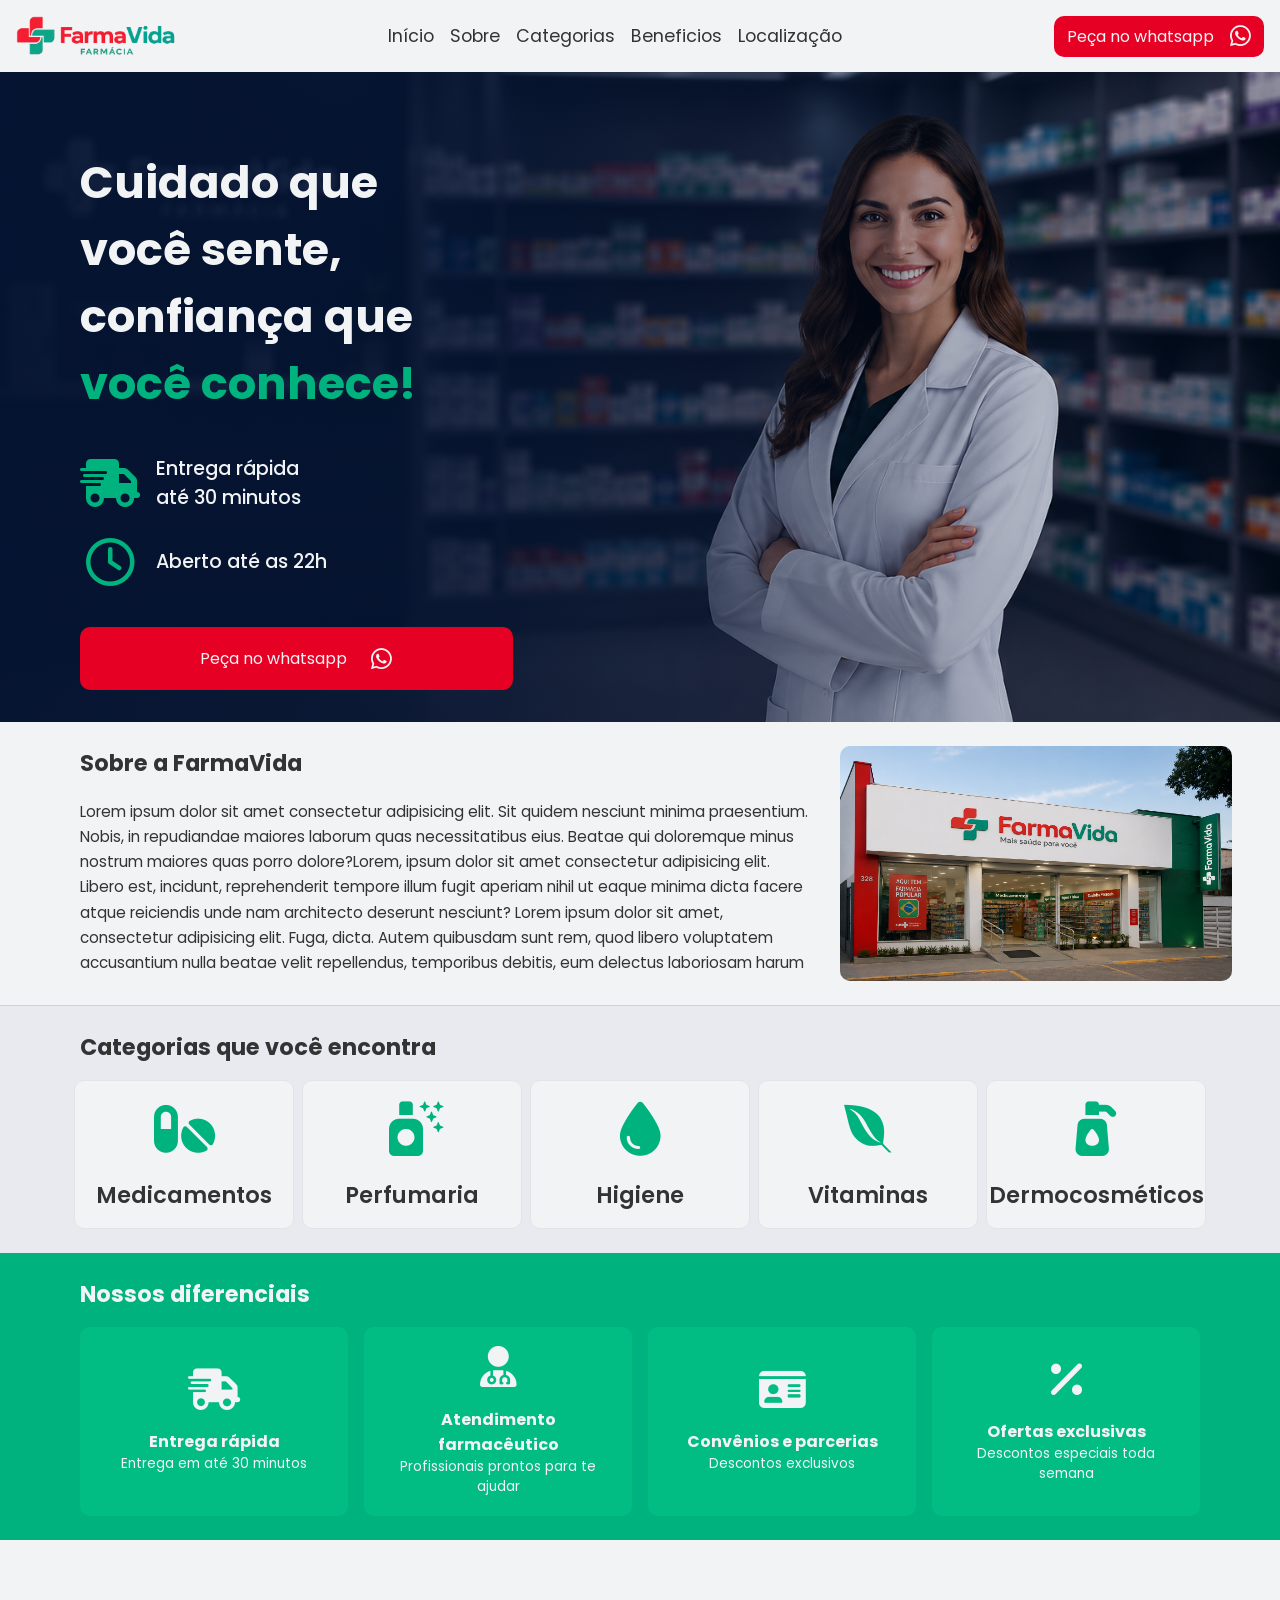
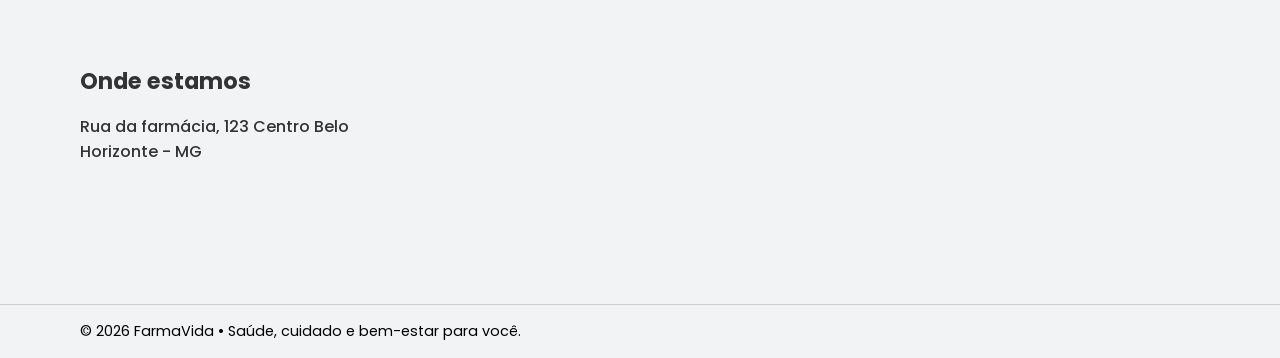
==== index.html @ 0678aeb7 "first commit" ====
<!DOCTYPE html>
<html lang="pt-br">
<head>
  <meta charset="UTF-8">
  <meta name="viewport" content="width=device-width, initial-scale=1.0">
  <title>Farmácia</title>

  <link
    rel="stylesheet"
    href="https://cdnjs.cloudflare.com/ajax/libs/font-awesome/6.5.2/css/all.min.css"
  />
  <link rel="stylesheet" href="./assets/css/main.css">
</head>
<body>
  <div id="header"></div>

  <main>
    <div id="hero"></div>
    <div id="about"></div>
    <div id="category"></div>
    <div id="differences"></div>
    <div id="location"></div>
  </main>

  <div id="footer"></div>
</body>
<script type="module" src="./assets/js/main.js"></script>
<script type="module" src="./assets/js/components.js"></script>
</html>
---- assets/css/main.css ----
/* PRINCIPAL */
@import url('./variables.css');
@import url('./style.css');

/* SECTIONS */
@import url('./header.css');
@import url('./sections/hero.css');
@import url('./sections/about.css');
@import url('./sections/category.css');
@import url('./sections/differences.css');
@import url('./sections/location.css');
@import url('./footer.css');
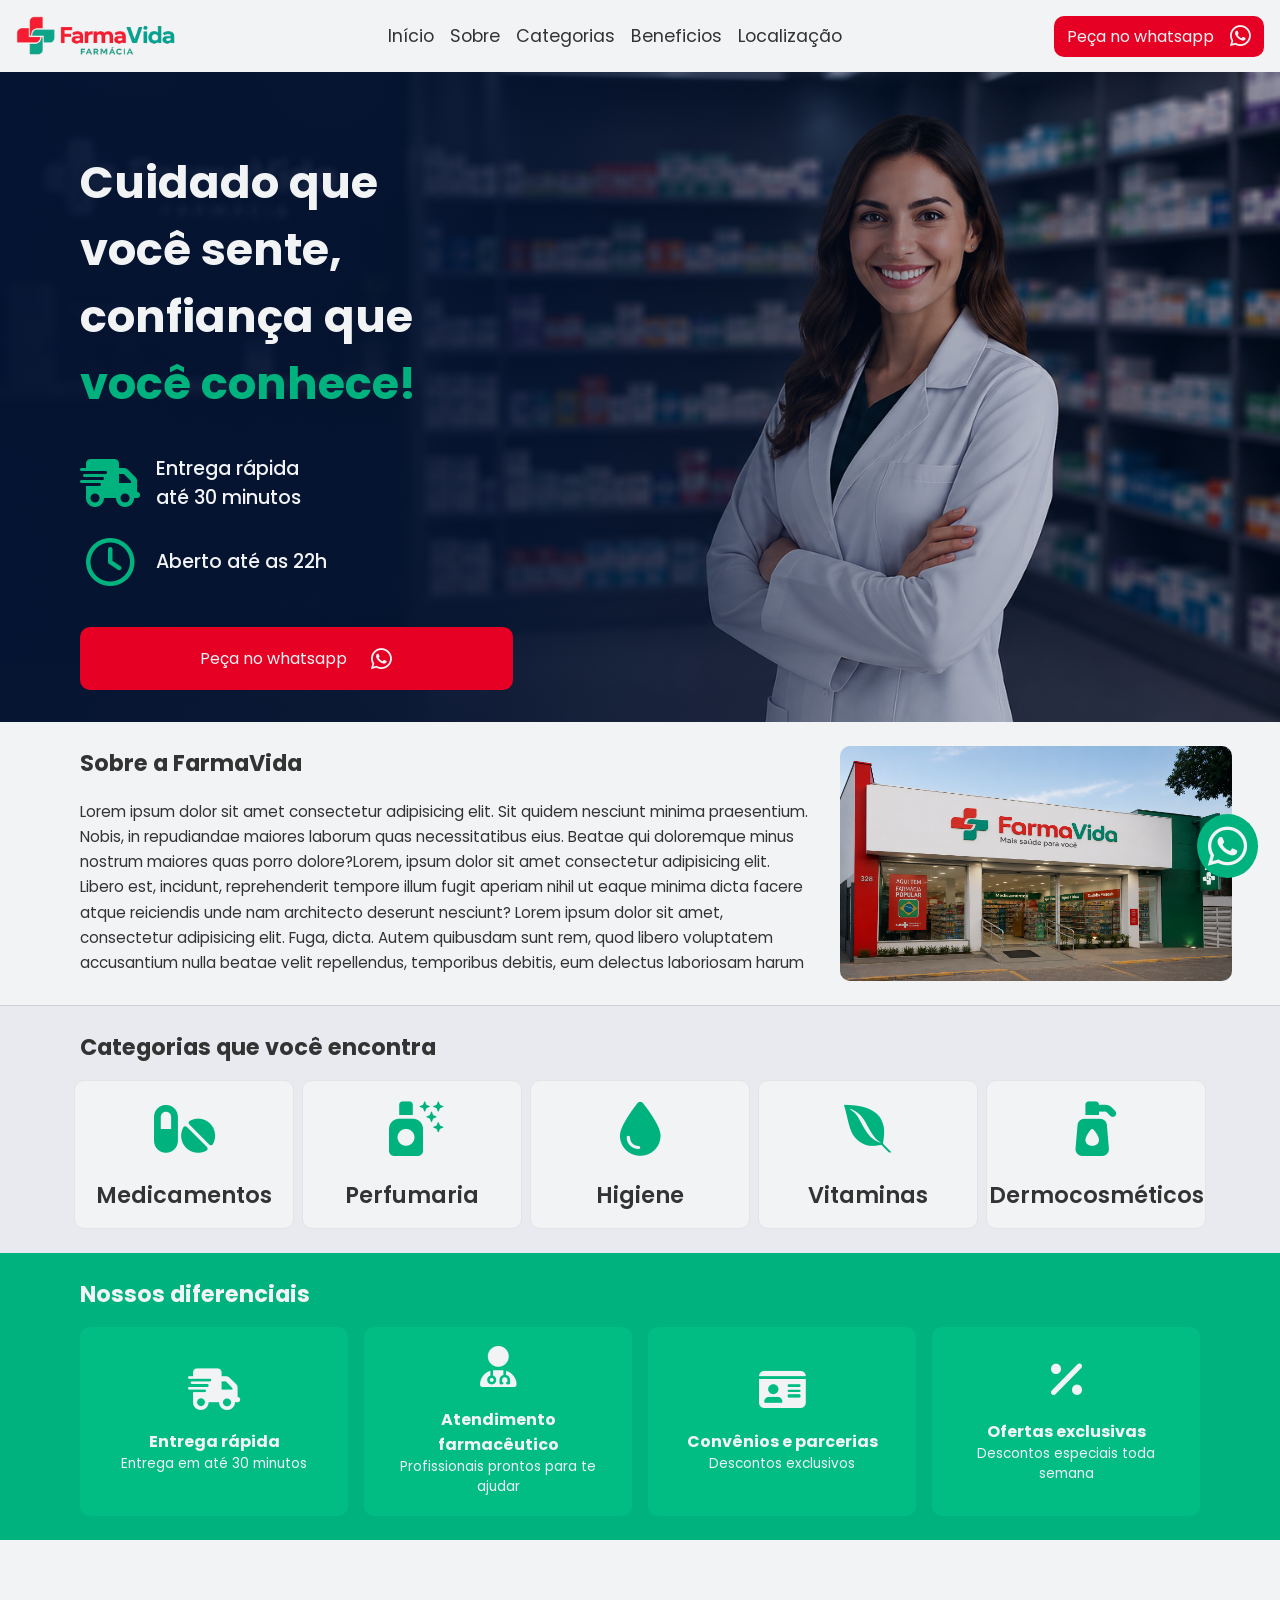
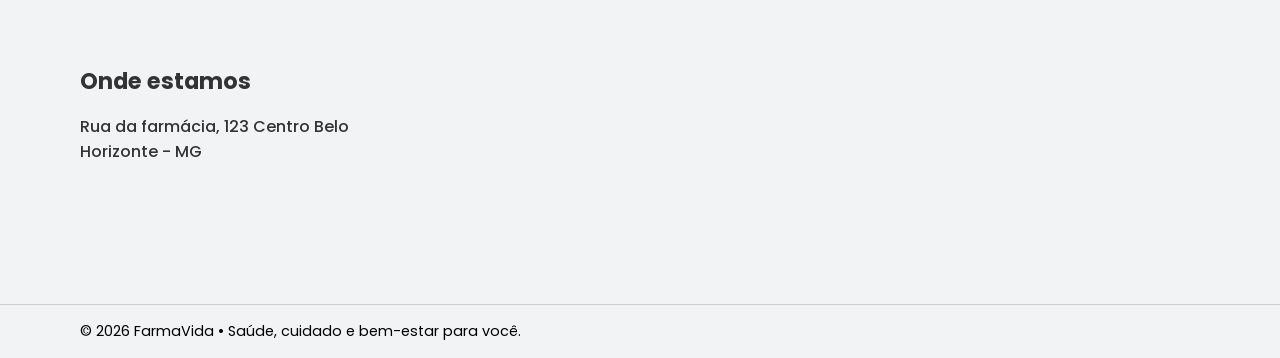
==== commit a1f83d39: "Commit botão flutuante whatsapp" ====
--- a/index.html
+++ b/index.html
@@ -22,6 +22,10 @@
     <div id="location"></div>
   </main>
 
+  <a href="https://web.whatsapp.com/" class="whats-btn">
+    <i class="fa-brands fa-whatsapp"></i>
+  </a>
+
   <div id="footer"></div>
 </body>
 <script type="module" src="./assets/js/main.js"></script>
